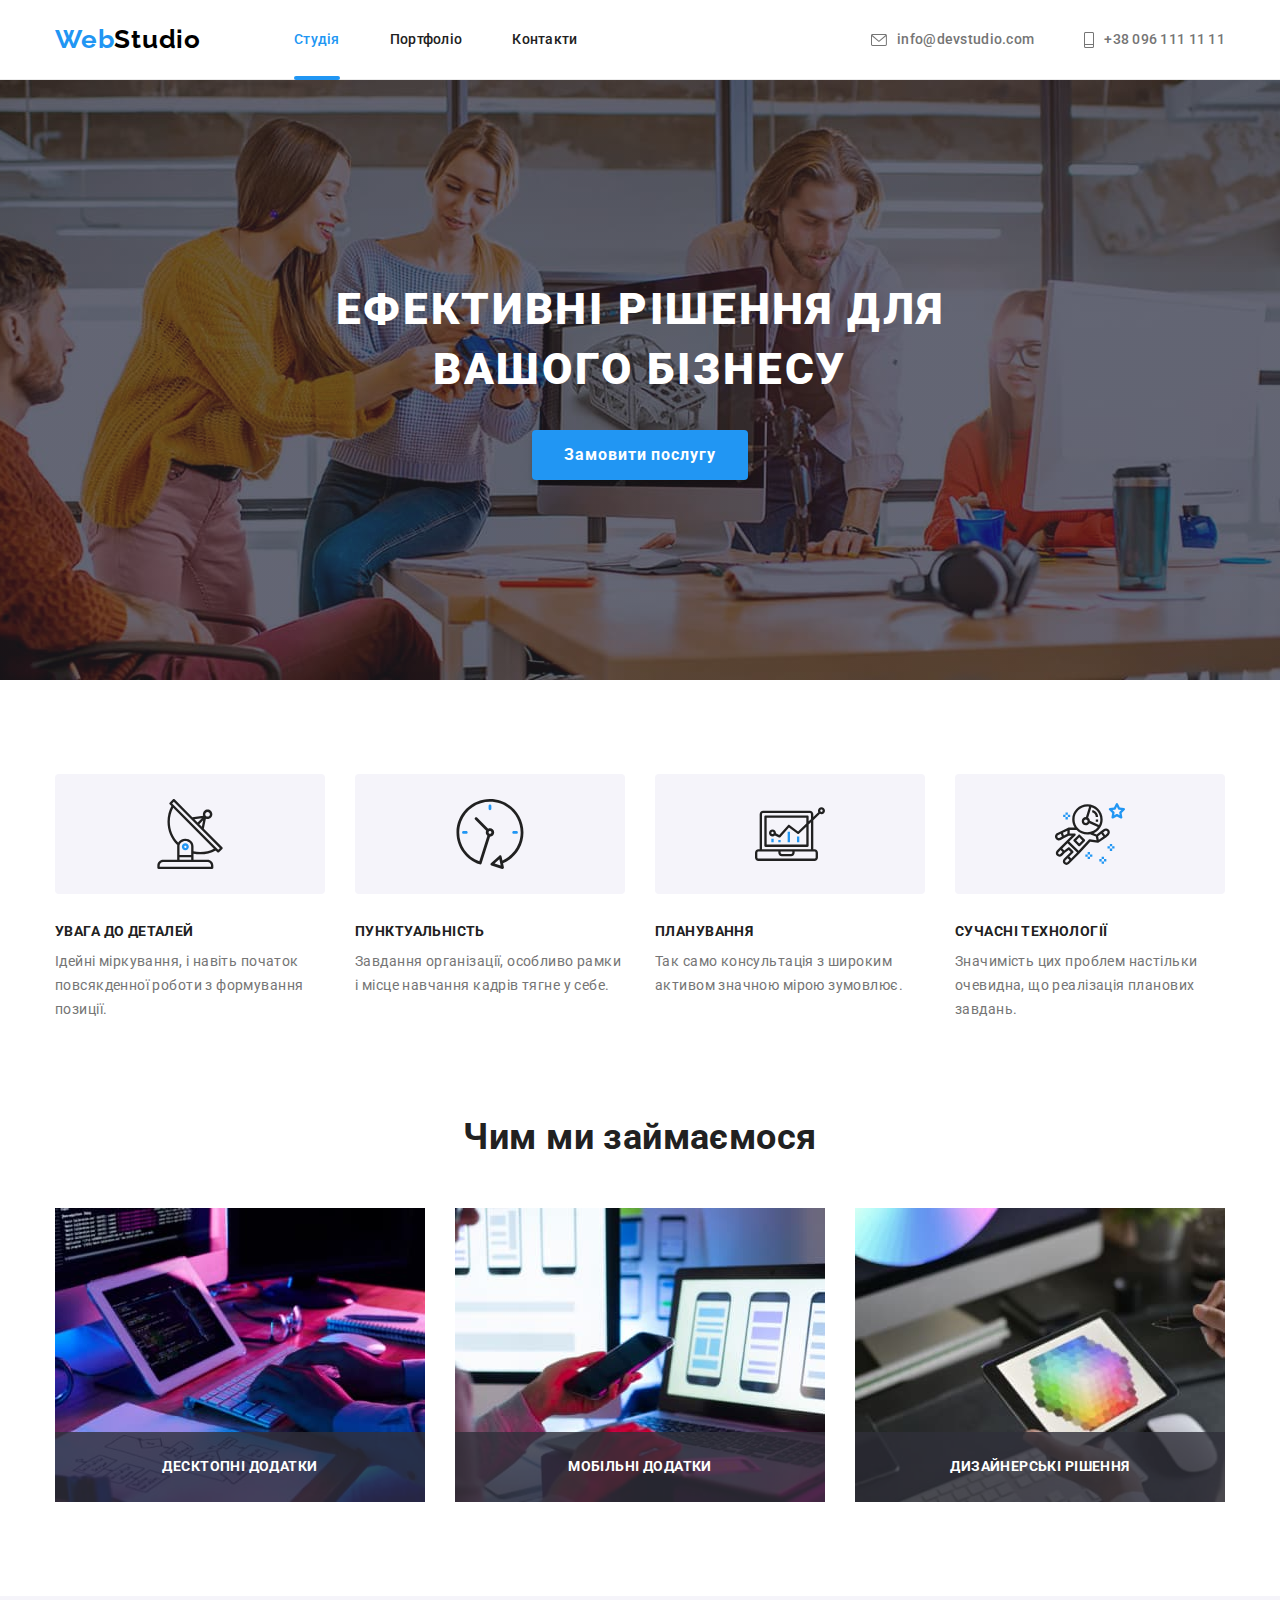
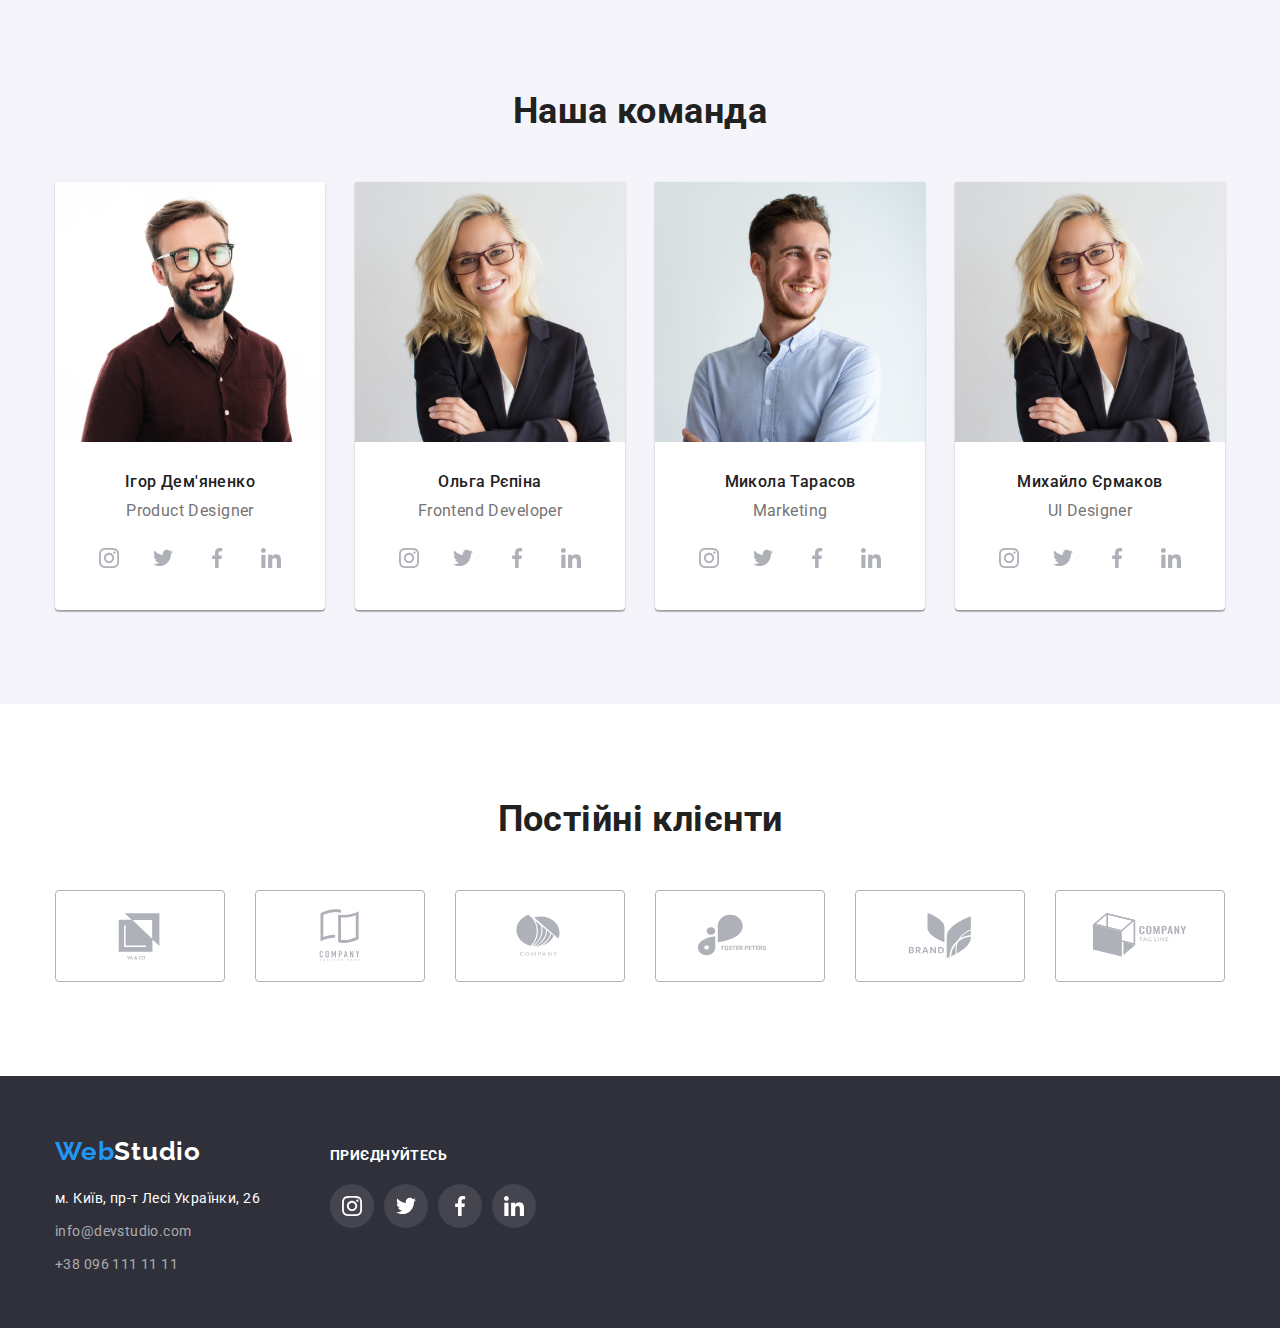
==== index.html @ 020f9f27 "Копіювання попереднього проекту" ====
<!DOCTYPE html>
<html lang="uk">
<head>
    <meta charset="UTF-8">
    <meta http-equiv="X-UA-Compatible" content="IE=edge">
    <meta name="viewport" content="width=device-width, initial-scale=1.0">
    <title>Студія</title>

    <link rel="preconnect" href="https://fonts.googleapis.com">
    <link rel="preconnect" href="https://fonts.gstatic.com" crossorigin>
    <link href="https://fonts.googleapis.com/css2?family=Raleway:wght@700&family=Roboto:wght@400;500;700;900&display=swap" rel="stylesheet">
    
    <link rel="stylesheet" href="https://cdnjs.cloudflare.com/ajax/libs/modern-normalize/1.1.0/modern-normalize.min.css">
    <link rel="stylesheet" href="./css/styles.css">
</head>
<body>
    <header>
        <div class="container main-nav">
            <a class="logo-item" href="./index.html"><span class="logo-nav"><span class="logo-nav-firstpart">Web</span><span class="logo-nav-twopart">Studio</span></span></a>
        <nav>
        <ul class="site-nav">
            <li><a class="site-nav-item current" href="./index.html">Студія</a></li>
            <li><a class="site-nav-item" href="./portfolio.html">Портфоліо</a></li>
            <li><a class="site-nav-item" href="">Контакти</a></li>
        </ul>

        </nav>
        <ul class="contact-nav">
            <li class="mail-action">
                <a class="site-mail" href="mailto:info@devstudio.com">
                     <svg class="mail-icon">
                     <use href="./images/icons.svg#icon-envelope"></use>
                     </svg>
                     info@devstudio.com
                </a>
            </li>


            <li class="tel-action">
                <a class="site-tel" href="tel:+380961111111">
                     <svg class="tel-icon">
                     <use href="./images/icons.svg#icon-tel"></use>
                     </svg>  
                     +38 096 111 11 11
                </a>
            </li>
        </ul>
      </div>
    </header>
    <main>
    
        <section class="hero overlay section-no-padding">
            <div class="container">
            <h1 class="hero-title">Ефективні рішення для <br>вашого бізнесу</h1>
            <button data-modal-open class="buttom" type="button">Замовити послугу</button>
                 <div data-modal class="backdrop is-hidden">
                    <div class="modal">
                        <button data-modal-close class="close-btn" type="button">
                            <svg class="close-btn-icon" width="11px" height="11px">
                                <use href="./images/icons.svg#close-btn"></use>
                            </svg>
                        </button>
                        
                    </div>
                 </div>
           </div>
        </section>
        <section class="benefits section-no-padding">
            <div class="container">
            <h2 class="visually-hidden">Переваги роботи Студії</h2>
            <ul class="benefits-list">
                <li>
                    <div class="benefits-before">
                        <svg class="benefits-icon">
                            <use href="./images/icons.svg#icon-benefits-a"></use>
                        </svg>
                    </div>
                    <h3 class="benefits-title">УВАГА ДО ДЕТАЛЕЙ</h3>
                    <p class="benefits-text">Ідейні міркування, і навіть початок повсякденної роботи з формування позиції.</p>
                </li>
                <li>
                    <div class="benefits-before">
                        <svg class="benefits-icon">
                            <use href="./images/icons.svg#icon-benefits-b"></use>
                        </svg>
                    </div>
                    <h3 class="benefits-title">ПУНКТУАЛЬНІСТЬ</h3>
                    <p class="benefits-text">Завдання організації, особливо рамки і місце навчання кадрів тягне у себе.</p>
                </li>
                <li>
                    <div class="benefits-before">
                        <svg class="benefits-icon">
                            <use href="./images/icons.svg#icon-benefits-c"></use>
                        </svg>
                    </div>
                    <h3 class="benefits-title">ПЛАНУВАННЯ</h3>
                    <p class="benefits-text">Так само консультація з широким активом значною мірою зумовлює.</p>
                </li>
                <li>
                    <div class="benefits-before">
                        <svg class="benefits-icon">
                            <use href="./images/icons.svg#icon-benefits-d"></use>
                        </svg>
                    </div>
                    <h3 class="benefits-title">СУЧАСНІ ТЕХНОЛОГІЇ</h3>
                    <p class="benefits-text">Значимість цих проблем настільки очевидна, що реалізація планових завдань.</p>
                </li>
            </ul>
            </div>
        </section>
        <section class="work section-no-padding">
            <div class="container">
            <h2 class="secton-title">Чим ми займаємося</h2>
            <ul class="work-list">
                <li>
                    <div class="work-thumb">
                         <img src="./images/case-a.jpg" alt="website development" width="370" height="294">
                         <h3 class="work-title-block work-title">Десктопні додатки</h3>
                    </div>
                </li>
                <li>
                    <div class="work-thumb">
                         <img src="./images/case-b.jpg" alt="development of mobile applications" width="370" height="294">
                         <h3 class="work-title-block work-title">Мобільні додатки</h3>
                    </div>
                </li>
                <li>
                    <div class="work-thumb">
                         <img src="./images/case-c.jpg" alt="website design" width="370" height="294">
                         <h3 class="work-title-block work-title">Дизайнерські рішення</h3>
                    </div>
                </li>
            </ul>
            </div>
        </section>
        <section class="team section-no-padding">
            <div class="container">
            <h2 class="secton-title">Наша команда</h2>
            <ul class="team-list">
                <li class="team-item">
                    <img src="./images/team-a.jpg" alt="Product Designer" width="270" height="260">
                    <div class="team-description">
                    <h3 class="team-title">Ігор Дем'яненко</h3>
                    <p class="team-text">Product Designer</p>            
                    <ul class="team-icon-block">
                            <li>
                                <a class="team-button" href="#">
                                     <svg class="team-icon">
                                    <use href="./images/icons.svg#icon-instagram"></use>
                                     </svg>
                               </a>
                            </li>

                            <li>
                                <a class="team-button" href="#">
                                     <svg class="team-icon">
                                   <use href="./images/icons.svg#icon-twitter"></use>
                                     </svg>
                                </a>
                            </li>

                            <li>
                                <a class="team-button" href="#">
                                     <svg class="team-icon">                                    
                                    <use href="./images/icons.svg#icon-facebook"></use>
                                     </svg>
                                </a>
                            </li>

                            <li>
                                <a class="team-button" href="#">
                                     <svg class="team-icon">
                                    <use href="./images/icons.svg#icon-linkedin"></use>
                                     </svg>
                                </a>
                            </li>
                    </ul>
                    </div>
                </li>
                <li class="team-item">
                    <img src="./images/team-b.jpg" alt="Frontend Developer" width="270" height="260">
                    <div class="team-description">
                    <h3 class="team-title">Ольга Рєпіна</h3>
                    <p class="team-text">Frontend Developer</p>
                    <ul class="team-icon-block">
                        <li>
                            <a class="team-button" href="#">
                                 <svg class="team-icon">
                                <use href="./images/icons.svg#icon-instagram"></use>
                                 </svg>
                           </a>
                        </li>

                        <li>
                            <a class="team-button" href="#">
                                 <svg class="team-icon">
                               <use href="./images/icons.svg#icon-twitter"></use>
                                 </svg>
                            </a>
                        </li>

                        <li>
                            <a class="team-button" href="#">
                                 <svg class="team-icon">                                    
                                <use href="./images/icons.svg#icon-facebook"></use>
                                 </svg>
                            </a>
                        </li>

                        <li>
                            <a class="team-button" href="#">
                                 <svg class="team-icon">
                                <use href="./images/icons.svg#icon-linkedin"></use>
                                 </svg>
                            </a>
                        </li>
                </ul>
                    </div>
                </li>
                <li class="team-item">
                    <img src="./images/team-c.jpg" alt="Marketing" width="270" height="260">
                    <div class="team-description">
                    <h3 class="team-title">Микола Тарасов</h3>
                    <p class="team-text">Marketing</p>
                    <ul class="team-icon-block">
                        <li>
                            <a class="team-button" href="#">
                                 <svg class="team-icon">
                                <use href="./images/icons.svg#icon-instagram"></use>
                                 </svg>
                           </a>
                        </li>

                        <li>
                            <a class="team-button" href="#">
                                 <svg class="team-icon">
                               <use href="./images/icons.svg#icon-twitter"></use>
                                 </svg>
                            </a>
                        </li>

                        <li>
                            <a class="team-button" href="#">
                                 <svg class="team-icon">                                    
                                <use href="./images/icons.svg#icon-facebook"></use>
                                 </svg>
                            </a>
                        </li>

                        <li>
                            <a class="team-button" href="#">
                                 <svg class="team-icon">
                                <use href="./images/icons.svg#icon-linkedin"></use>
                                 </svg>
                            </a>
                        </li>
                </ul>
                    </div>
                </li>
                <li class="team-item">
                    <img src="./images/team-b.jpg" alt="UI Designer" width="270" height="260">
                    <div class="team-description">
                    <h3 class="team-title">Михайло Єрмаков</h3>
                    <p class="team-text">UI Designer</p>
                    <ul class="team-icon-block">
                        <li>
                            <a class="team-button" href="#">
                                 <svg class="team-icon">
                                <use href="./images/icons.svg#icon-instagram"></use>
                                 </svg>
                           </a>
                        </li>

                        <li>
                            <a class="team-button" href="#">
                                 <svg class="team-icon">
                               <use href="./images/icons.svg#icon-twitter"></use>
                                 </svg>
                            </a>
                        </li>

                        <li>
                            <a class="team-button" href="#">
                                 <svg class="team-icon">                                    
                                <use href="./images/icons.svg#icon-facebook"></use>
                                 </svg>
                            </a>
                        </li>

                        <li>
                            <a class="team-button" href="#">
                                 <svg class="team-icon">
                                <use href="./images/icons.svg#icon-linkedin"></use>
                                 </svg>
                            </a>
                        </li>
                </ul>
                    </div>
                </li>
            </ul>
            </div>
        </section>
        <section class="clients section-no-padding">
            <div class="container">
            <h2 class="secton-title">Постійні клієнти</h2>
            <ul class="clients-list">
                <li>
                    <a class="client-button" href="#">
                         <svg class="client-icon">
                        <use href="./images/icons.svg#icon-Logo-a"></use>
                         </svg>
                   </a>
                </li>
                <li>
                    <a class="client-button" href="#">
                         <svg class="client-icon">
                        <use href="./images/icons.svg#icon-Logo-b"></use>
                         </svg>
                   </a>
                </li>
                <li>
                    <a class="client-button" href="#">
                         <svg class="client-icon">
                        <use href="./images/icons.svg#icon-Logo-c"></use>
                         </svg>
                   </a>
                </li>
                <li>
                    <a class="client-button" href="#">
                         <svg class="client-icon">
                        <use href="./images/icons.svg#icon-Logo-d"></use>
                         </svg>
                   </a>
                </li>
                <li>
                    <a class="client-button" href="#">
                         <svg class="client-icon">
                        <use href="./images/icons.svg#icon-Logo-e"></use>
                         </svg>
                   </a>
                </li>
                <li>
                    <a class="client-button" href="#">
                         <svg class="client-icon">
                        <use href="./images/icons.svg#icon-Logo-f"></use>
                         </svg>
                   </a>
                </li>
            </ul>
            </div>
        </section>
    </main>
    <footer>
        <div class="container footer">
            <div class="footer-left">
                 <div class="logo-nav-footer">
                 <a href="./index.html"><span class="logo-nav-firstpart">Web</span><span class="logo-nav-twopart-footer">Studio</span></a>
                 </div>
                 <address>
                 <ul class="address">
                     <li><a class="address-text" href="#">м. Київ, пр-т Лесі Українки, 26</a></li>
                     <li><a class="address-mail" href="mailto:info@devstudio.com">info@devstudio.com</a></li>
                     <li><a class="address-tel" href="tel:+380961111111">+38 096 111 11 11</a></li>
                 </ul>
                 </address>
            </div>
            <div class="footer-right">
                 <p class="text-invitation">приєднуйтесь</p>
                         
                 <ul class="invitation-button-list">
                     <li>
                         <a class="invitation-button" href="#">
                             <svg class="invitation-icon">
                             <use href="./images/icons.svg#icon-instagram"></use>
                             </svg>
                         </a>
                     </li>

                     <li>
                         <a class="invitation-button" href="#">
                             <svg class="invitation-icon">
                             <use href="./images/icons.svg#icon-twitter"></use>
                             </svg>
                         </a>
                     </li>

                     <li>
                         <a class="invitation-button" href="#">
                             <svg class="invitation-icon">                                    
                             <use href="./images/icons.svg#icon-facebook"></use>
                             </svg>
                         </a>
                     </li>

                      <li>
                         <a class="invitation-button" href="#">
                             <svg class="invitation-icon">
                             <use href="./images/icons.svg#icon-linkedin"></use>
                             </svg>
                         </a>
                     </li>
                  </ul>
                  
             </div>
        
    
        </div>
    </footer>
    <script src="./js/modal.js"></script>
</body>
</html>
---- css/styles.css ----
/* Загальні налаштування*/
:root {
    
    --primary-text-color: #757575;
    --title-text-color: #212121;
    --accent-color: #2196F3;
    --hero-text-color: #FFFFFF;
    --hero-bg-color:#2F303A;
    --logo-twopart-color: #000000;
    --tel-mail-footer: rgba(255, 255, 255, 0.6);
    --team-bg-color: #F5F4FA;
    --buttom-bg-color: #188ce8;
    --buttom-shadow-color: rgba(0, 0, 0, 0.15);
    --second-font: 'Raleway', sans-serif;
}
html {
    box-sizing: border-box;
    /*width: 1600px; */
}

body {
    
    color: var(--primary-text-color);   
    font-family: 'Roboto', sans-serif;
    font-size: 14px;
    letter-spacing: 0.03em;
}

h1, h2, h3, h4, h5, h6, p, ul {
    margin-top: 0;
    margin-bottom: 0;
}

img {
    display: block;
}
.container {
    width: 1200px;
    margin: 0 auto;
    padding-left: 15px;
    padding-right: 15px;
    
}
.section-no-padding {
    padding-top: 0;
    padding-bottom: 0;
}

.secton-title {
    font-weight: 700;
    font-size: 36px;
    line-height: 1.17;
    color: var(--title-text-color);
    margin-bottom: 50px;
    text-align: center;
}

.visually-hidden {
    position: absolute;
    width: 1px;
    height: 1px;
    margin: -1px;
    border: 0;
    padding: 0;  
    white-space: nowrap;
    clip-path: inset(100%);
    clip: rect(0 0 0 0);
    overflow: hidden;
}

a {
    text-decoration: none;
}

a:hover,
a:focus {
    color: var(--accent-color);

    transition: 250ms cubic-bezier(0.4, 0, 0.2, 1);
}


li {
    list-style: none;
}
        
        /*     Header*/
header {
    background-color: var(--hero-text-color);
    border-bottom: 1px solid #ECECEC;
    border-color: #ECECEC;

    height: 80px;
}



        /* Навігація*/


.logo-nav {
    min-width: 145px;
    min-height: 31px;
} 

.logo-nav-firstpart {
    color: var(--accent-color);
}
            
.logo-nav-twopart {
    color: var(--logo-twopart-color);
}

.logo-nav-firstpart,
.logo-nav-twopart,
.logo-nav-twopart-footer {
    font-family: var(--second-font);
    font-weight: 700;
    font-size: 26px;
    line-height: 1.19;
    letter-spacing: 0.03em;
    }

.site-nav-item
{
    font-weight: 500;
    line-height: 1.14;
    letter-spacing: 0.02em;
    color: var(--title-text-color);

    position: relative;
}

.current {
    color: var(--accent-color);
}

.main-nav {
    display: flex;
    align-items: center;
    /*justify-content: space-between;*/
} 
.site-nav-item.current::after {
    content: "";
    position: absolute;
    bottom: 0;

    display: block;
    width: 100%;
    height: 4px;

    border-radius: 2px;
    background-color: var(--accent-color);
}
.site-nav {
    display: flex;
    padding-left: 0;
}

.contact-nav {
    display: flex;
    padding-left: 0;
    margin-left: auto;
}

.site-nav-item,
.site-mail,
.site-tel,
.logo-item {
    display: block;
    display: flex;
    align-items: center; 
    padding-top: 32px;
    padding-bottom: 32px;

}

.site-nav li,
.contact-nav li,
.logo-item {
    margin-right: 50px;
}


.logo-item {
    padding-top: 24px;
    padding-bottom: 25px;
    margin-right: 93px;
    margin-left: 0;
}


.site-nav li:last-child,
.contact-nav li:last-child {
    margin-right: 0;
}

/*Телефон і mail*/
.site-tel, .site-mail {
    font-weight: 500;
    line-height: 1.14;
    letter-spacing: 0.02em;
}

.site-tel,
.site-mail {
    color: var(--primary-text-color);
}
/*
.mail-before {

    display: inline-block;
    width: 16px;
    height: 12px;
    align-items: center;
    justify-content: center;
    margin-right: 10px;

}
*/

.mail-icon {

    width: 16px;
    height: 12px;
    margin-right: 10px;
    background-size: cover;
    background-position: center;
    align-items: center;
    justify-content: center;
    fill: #757575;
}

.mail-action,
.tel-action {
    display: block;
    display: flex;
    align-items: center;
    justify-content: center;
}

.tel-icon {

    width: 10px;
    height: 16px;
    margin-right: 10px;
    background-size: cover;
    background-position: center;
    align-items: center;
    justify-content: center;
    fill: #757575;
}

.site-mail:hover > .mail-icon,
.site-mail:focus > .mail-icon,
.site-tel:hover > .tel-icon,
.site-tel:focus > .tel-icon {
    fill: var(--accent-color);
    cursor: pointer;

    transition: 250ms cubic-bezier(0.4, 0, 0.2, 1);
}


/*
.mail-icon:hover,
.mail-icon:focus,
.tel-icon:hover,
.tel-icon:focus,
.site-mail:hover,
.site-mail:focus,
.site-tel:hover,
.site-tel:focus
 {
    fill: var(--accent-color);
    cursor: pointer;
}

/*
.site-mail::before {
    display: inline-block;
    align-items: center;

    content: "";
    width: 16px;
    height: 12px;
    margin-right: 10px;

    background-color: var(--team-bg-color);
    background-image: url(../images/envelope\ \(hover\).svg);    
    background-size: contain;
    background-repeat: no-repeat;
    background-position: center;
    }

.site-tel::before {
    display: inline-block;
    align-items: center;
    
    content: "";
    width: 10px;
    height: 16px;
    margin-right: 10px;
    
    background-color: var(--team-bg-color);
    background-image: url();    
    background-size: contain;
    background-repeat: no-repeat;
    background-position: center;
    }
*/


/* Hero*/

.hero {
    /*background-color: var(--hero-bg-color);*/
    text-align: center;
    padding-top: 200px;
    padding-bottom: 200px;
}

.overlay {
    height: 600px;
    max-width: 1600px;
    margin-left: auto;
    margin-right: auto;

    background-color: rgba(196, 196, 196, 1);

    background-image: linear-gradient(rgba(47, 48, 58, 0.4), rgba(47, 48, 58, 0.4)),
    url(../images/hero.jpg);

    background-repeat: no-repeat;
    background-size: cover;
    background-position: center;
}


.hero-title { 
    font-weight: 900;
    font-size: 44px;
    line-height: 1.36;
    letter-spacing: 0.06em;
    text-transform: uppercase;
    color: var(--hero-text-color);
    margin-bottom: 30px;
}
    
.buttom {
    display: inline-block;
    min-width: 216px;
    min-height: 50px;
    align-items: center;
    justify-content: center;
       
    font-family: inherit;
    font-weight: 700;
    font-size: 16px;
    line-height: 1.87;
    letter-spacing: 0.06em;
    color: var(--hero-text-color);
    background-color: var(--accent-color);
    cursor: pointer;

    text-align: center;

    border-radius: 4px;
    border: 0;
    box-shadow: 0px 4px 4px var(--buttom-shadow-color);
      
}

.buttom:hover,
.buttom:focus {
    background-color: var(--buttom-bg-color);    

    transition: 250ms cubic-bezier(0.4, 0, 0.2, 1);
}

/*Модальне вікно*/

.backdrop {
    position: fixed;
    top: 0;
    left: 0;

    width: 100%;
    height: 100%;

    background-color: rgba(0, 0, 0, 0.2);

    opacity: 1;
    visibility: visible;
    pointer-events: initial;

    transition: opacity 250ms, visibility 250ms, cubic-bezier(0.4, 0, 0.2, 1);


}

.modal {
    position: absolute;

    top: 50%;
    left: 50%;
     
    min-height: 581px;
    min-width: 528px;
    
    background-color: var(--hero-text-color);
    
    transition:  transform 250ms, cubic-bezier(0.4, 0, 0.2, 1);
    
    transform: translate(-50%, -50%) scale(1);
}


.backdrop.is-hidden {
    visibility: hidden;
    opacity: 0;
    pointer-events: none;
}

.backdrop.is-hidden .modal {
    transform: translate(-50%, -50%) scale(0.9);
}

.close-btn {
    position: absolute;
    top: 8px;
    right: 8px;

    display: flex;

    width: 30px;
    height: 30px;

    border: 1px solid rgba(0, 0, 0, 0.1);
    border-radius: 50%;
    background-color: var(--hero-text-color);
    align-items: center;
    justify-content: center;
    background-position: center;

    cursor: pointer;
}

.close-btn-icon {
    
    padding: 0;
    margin: 0;
    
    align-items: center;
    justify-content: center;

}




/* Benefits*/

.benefits {
    padding-top: 94px;
    padding-bottom: 94px;
}

.benefits-title {
    font-weight: 700;
    font-size: 14px;
    line-height: 1.14;
    text-transform: uppercase;
    color: var(--title-text-color);
    margin-bottom: 10px;
}

.benefits-text {
    line-height: 1.71;
}

.benefits-list {
    display: flex;
    padding-left: 0;
}

.benefits-list li {
    width: 270px;
}

.benefits-list li,
.work-list li {
    margin-right: 30px;
}

.benefits-list li:last-child,
.work-list li:last-child,
.clients-list li:last-child {
    margin-right: 0;
}

.benefits-before {
    display: flex;
    height: 120px;
    background-color: var(--team-bg-color);
    border-radius: 4px;
    align-items: center;
    justify-content: center;
    margin-bottom: 30px;
}

.benefits-icon {
    width: 70px;
    height: 70px;
    background-size: cover;
}

/*

.benefits-list li::before {
display: block;
content: "";
height: 120px;
background-color: var(--team-bg-color);
border-radius: 4px;

background-size: contain;
background-repeat: no-repeat;
background-position: center;
}

.benefits-list li:nth-child(1)::before {
background-image: url();
    }

.benefits-list li:nth-child(2)::before {
    background-image: url();
    }

.benefits-list li:nth-child(3)::before {
    background-image: url();
    }

.benefits-list li:nth-child(2)::before {
    background-image: url();
    }
*/


/*Work*/
.work {
    padding-bottom: 94px;
}

.work-list {
    display: flex;
    padding-left: 0;
}

.work-title {
    font-weight: 700;
    font-size: 14px;
    line-height: 1.14;
    text-align: center;
    text-transform: uppercase;
    color: var(--hero-text-color);
}
.work-thumb {
    position: relative;
}

.work-title-block {
    padding-top: 27px;
    padding-bottom: 27px;
    height: 70px;
    width: 100%;
    background: rgba(47, 48, 58, 0.8);

    display: flex;
    
    position: absolute;
    bottom: 0;
    display: inline-block;
    align-items: center;
}
/*Team*/

.team-title {
    font-weight: 500;
    font-size: 16px;
    line-height: 1.19; 
    color: var(--title-text-color);
    margin-bottom: 10px;
    text-align: center;
    
    
}

.team-text {
    font-size: 16px;
    line-height: 1.19;
    text-align: center;
    margin-bottom: 16px;
}

.team {
    padding-top: 94px;
    padding-bottom: 94px;
    background-color: var(--team-bg-color);
}

.team-item {
    background-color: var(--hero-text-color);
    width: 270px;
    }

.team-list {
    display: flex;
    padding-left: 0;
}

.team-item {
    
    margin-right: 30px;
    background: #FFFFFF;
    box-shadow: 0px 1px 3px rgba(0, 0, 0, 0.12), 0px 1px 1px rgba(0, 0, 0, 0.14), 0px 2px 1px rgba(0, 0, 0, 0.2);
    border-radius: 0px 0px 4px 4px;
}

.team-description {
    padding-top: 30px;
    padding-bottom: 30px;
}

.team-icon-block {
    display: flex;
    padding: 0;
    margin: 0;
    list-style: none;
    align-items: center;
    justify-content: center;

    margin-right: 32px;
    margin-left: 32px;
}

.team-button {
    display: flex;
    padding: 0;
    border: 0;
    width: 44px;
    height: 44px;
    color: #AFB1B8;
    border-radius: 50%;
    background-color: var(--hero-text-color);
    align-items: center;
    justify-content: center;
    background-position: center;

    
}

.team-icon {
    padding: 0;
    margin: 0;
    width: 20px;
    height: 20px;
    fill: #afb1b8;
    background-size: cover;
}
.team-icon-block li {
margin-right: 10px;
}

.team-icon-block li:last-child
{
    margin-right: 0;
}

.team-button:hover,
.team-button:focus {
    background-color: var(--accent-color);

    transition: 250ms cubic-bezier(0.4, 0, 0.2, 1);
}
.team-button:hover > .team-icon,
.team-button:focus > .team-icon {
    fill: var(--hero-text-color);

    transition: 250ms cubic-bezier(0.4, 0, 0.2, 1);
}
/*Clients*/
.clients {
    padding-top: 94px;
    padding-bottom: 94px;
}

.clients-list {
    display: flex;
    padding: 0;
    margin: 0;
    list-style: none;
    align-items: center;
    justify-content: center;
}

.client-button {
    display: flex;
    padding: 0;
    width: 170px;
    height: 92px;
    color: #AFB1B8;
    align-items: center;
    justify-content: center;
    background-position: center;

    border: 1px solid #AFB1B8;
    border-radius: 4px;
}

.client-icon {
    padding: 0;
    margin: 0;
    width: 106px;
    height: 60px;
    fill: #afb1b8;
    background-size: cover;
}

.clients-list li {
    margin-right: 30px;
}

.client-button:hover,
.client-button:focus {
    border-color: var(--accent-color);

    transition: 250ms cubic-bezier(0.4, 0, 0.2, 1);
}

.client-button:hover > .client-icon,
.client-button:hover > .client-icon {
    fill: var(--accent-color);

    transition: 250ms cubic-bezier(0.4, 0, 0.2, 1);
}

/*Footer*/

footer {
    background-color:var(--hero-bg-color);
    height: 252px;
    padding-top: 60px;
    padding-bottom: 60px;
}

.logo-nav-twopart-footer,
.address-text {
    color: var(--hero-text-color);
}

.logo-nav-footer {
    padding-left: 0;
    margin-bottom: 20px;
}

.address {
    padding-left: 0;
}

.address-text,
.address-mail,
.address-tel {
    font-style: normal;
    line-height: 1.71;
    
}

.address li {
    margin-bottom: 9px;
    }

.address li:last-child {
    margin-bottom: 0;
}

.address-mail,
.address-tel {
    color: var(--tel-mail-footer);
}

.footer {
    display: flex;
    align-items: baseline;
}
.text-invitation {
    font-weight: 700;
    font-size: 14px;
    line-height: 1.14;
    text-transform: uppercase;
    color: var(--hero-text-color);
    margin-bottom: 20px;
    text-align: left;

}

.footer-right {
    margin-left: 70px;
}

.invitation-button-list {
    display: flex;
    padding: 0;
    margin: 0;
    list-style: none;
    align-items: center;
    justify-content: center;
}

.invitation-button {
    display: flex;
    padding: 0;
    border: 0;
    width: 44px;
    height: 44px;
    color: var(--hero-text-color);
    border-radius: 50%;
    background-color: rgba(255, 255, 255, 0.1);
    align-items: center;
    justify-content: center;
    background-position: center;
}

.invitation-icon {
    padding: 0;
    margin: 0;
    width: 20px;
    height: 20px;
    fill: var(--hero-text-color);
    background-size: cover;
}
.invitation-button-list li {
margin-right: 10px;
}

.invitation-button-list li:last-child
{
    margin-right: 0;
}


.invitation-button:hover,
.invitation-button:focus {
    background-color: var(--accent-color);

    transition: 250ms cubic-bezier(0.4, 0, 0.2, 1);
}

/*Buttom-filtr*/

.buttom-filtr {
    font-family: inherit;
    font-weight: 500;
    font-size: 16px;
    line-height: 1.63;
    color: var(--title-text-color);
    letter-spacing: 0.03em;
    background-color: var(--team-bg-color);
    cursor: pointer;
    
    padding: 6px 22px;

    border: 0;

    border-radius: 4px;
    /*border-color: var(--team-bg-color);*/

}

.buttom-filtr:hover,
.buttom-filtr:focus
 {
    color: var(--hero-text-color);
    background-color: var(--accent-color);
    box-shadow: 0px 3px 1px rgba(0, 0, 0, 0.1), 0px 1px 2px rgba(0, 0, 0, 0.08), 0px 2px 2px rgba(0, 0, 0, 0.12);

    transition: 250ms cubic-bezier(0.4, 0, 0.2, 1);
}

.filtr-list {
    display: flex;
    padding-left: 0;
    align-items: center;
    justify-content: center;
    margin-bottom: 50px;
}

.filtr-list li {
    margin-left: 0;
    margin-right: 8px;
    margin-bottom: 0;
}

.filtr-list li:last-child {
    margin-right: 0;
}

/*Projects*/

.project-title {

    font-weight: 700;
    font-size: 18px;
    line-height: 2;
    letter-spacing: 0.06em;
    color: var(--title-text-color);
    margin-bottom: 4px;
}

.project-text {
    font-size: 16px;
    line-height: 1.88;
    color: var(--primary-text-color);

}

.project-list {
    display: flex;
    flex-wrap: wrap;
    padding-left: 0;
}

.project-description {
    box-sizing: border-box;

    border-right: 1px solid #EEEEEE;
    border-left: 1px solid #EEEEEE;
    border-bottom: 1px solid #EEEEEE;

    padding-top: 20px;
    padding-bottom: 20px;
    padding-right: 24px;
    padding-left: 24px;

}

.project-element {
    width: 370px;
    margin-right: 30px;
    margin-bottom: 30px;
}

.project-element:nth-child(3n) {
    margin-right: 0;
}

.project-element:nth-last-child(-n + 3) {
    margin-bottom: 0;
}

.portfolio {
    padding-top: 94px;
    padding-bottom: 94px;
}

.project-element:hover,
.project-element:focus {
    box-shadow: 0px 1px 1px rgba(0, 0, 0, 0.12), 0px 4px 4px rgba(0, 0, 0, 0.06), 1px 4px 6px rgba(0, 0, 0, 0.16);

    transition: 250ms cubic-bezier(0.4, 0, 0.2, 1);
}

.project-thumb {
    position: relative;
    overflow: hidden;
}
.project-overlay {
    padding-top: 63px;
    padding-bottom: 63px;
    padding-left: 24px;
    padding-right: 24px;
    width: 100%;
    background: rgba(33, 150, 243, 0.9);

    position: absolute;
    bottom: 0;
    top: 0;
    display: inline-block;
    align-items: center;
    opacity: 0;
    
    transform: translateY(100%);
    transition: 250ms cubic-bezier(0.4, 0, 0.2, 1);
}
.project-overlay-description {
    font-weight: 400;
    font-size: 18px;
    line-height: 1.56;
    color: var(--hero-text-color);
}

.project-element:hover .project-overlay {
    transform: translateY(0);
    transition: 250ms cubic-bezier(0.4, 0, 0.2, 1);
    opacity: 1; 
}
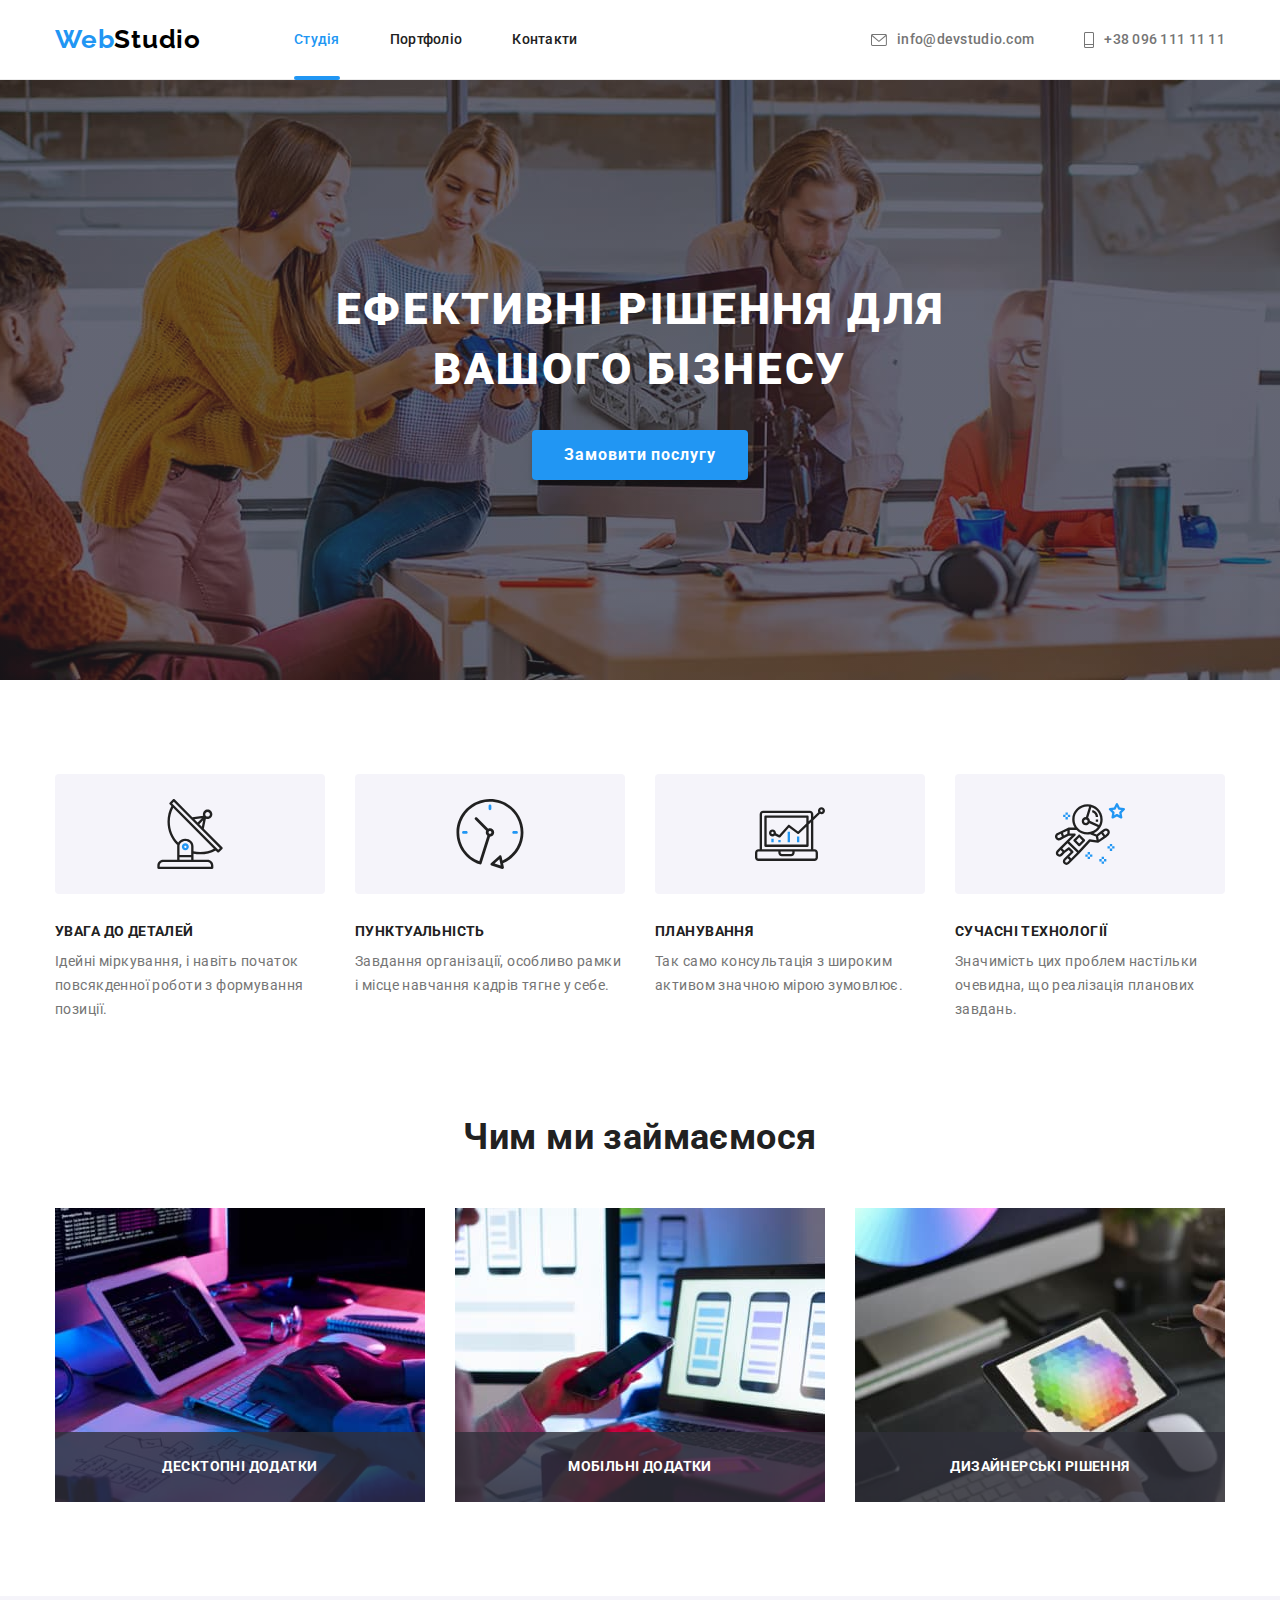
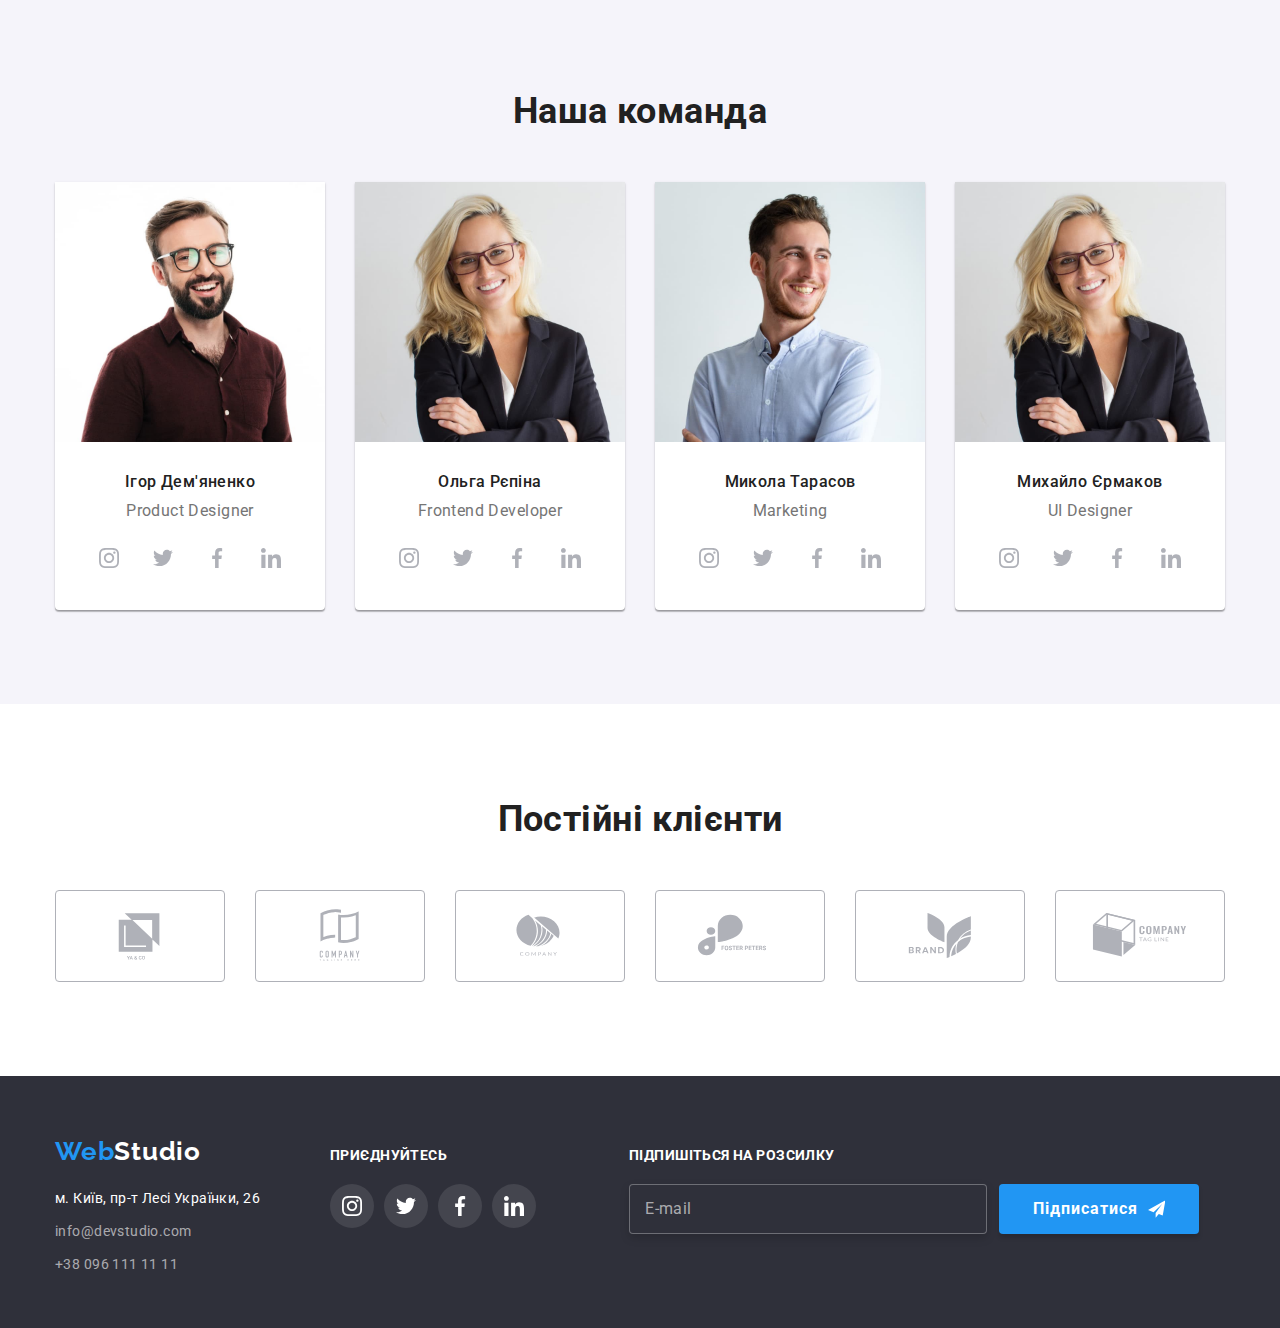
==== commit eecec9b5: "Виконання завдання" ====
--- a/index.html
+++ b/index.html
@@ -60,7 +60,49 @@
                                 <use href="./images/icons.svg#close-btn"></use>
                             </svg>
                         </button>
-                        
+                        <form class="form" autocomplete="off" name="order-form">
+                            <b class="form-title">Залиште свої дані, ми вам передзвонимо</b>
+                            <ul class="form-list">
+                                <li class="form-field">
+                                    <input type="text" class="form-input" name="user-name" id="user-name">
+                                    <label for="user-name" class="form-label">Ім'я</label>
+                                         <svg class="form-icon">
+                                            <use href="./images/icons.svg#icon-user-name"></use>
+                                         </svg>                                    
+                                </li>
+                            
+                                <li class="form-field">
+                                    <input type="tel" class="form-input" name="user-tel" id="user-tel">
+                                    <label for="user-tel" class="form-label">Телефон</label>
+                                    <svg class="form-icon">
+                                        <use href="./images/icons.svg#icon-user-tel"></use>
+                                     </svg>
+                                </li>
+
+                                <li class="form-field">
+                                    <input type="email" class="form-input" name="user-email" id="user-email">
+                                    <label for="user-email" class="form-label">Пошта</label>
+                                    <svg class="form-icon">
+                                        <use href="./images/icons.svg#icon-user-mail"></use>
+                                    </svg>
+                                </li>
+
+                                <li class="form-field-coment ">
+                                    <input type="textarea" class="form-input-coment" name="user-coment" id="user-coment" rows="6" placeholder="Введіть текст">
+                                    <label for="user-coment" class="form-label">Коментар</label>
+                                </li>                                                           
+                            </ul>
+                            <div class="form-field-checkbox">
+                                <label class="checkbox-label">
+                                    <input type="checkbox" class="form-input-checkbox"
+                                    name="user-checkbox" id="user-checkbox">   
+                                    <span class="checkbox-icon"></span>
+                                    Погоджуюся з розсилкою та приймаю<a class="text-privacy-policy" href="#">Умови договору</a>
+                                </label>    
+                            </div>
+
+                            <button data-modal-open class="buttom-form" type="submit">Відправити</button>
+                        </form>
                     </div>
                  </div>
            </div>
@@ -364,7 +406,7 @@
                  </ul>
                  </address>
             </div>
-            <div class="footer-right">
+            <div class="footer-center">
                  <p class="text-invitation">приєднуйтесь</p>
                          
                  <ul class="invitation-button-list">
@@ -399,10 +441,21 @@
                              </svg>
                          </a>
                      </li>
-                  </ul>
-                  
+                  </ul>                  
              </div>
-        
+             <div class="footer-right">
+                <p class="text-invitation">Підпишіться на розсилку</p>
+                <form class="subscription-form" autocomplete="off" name="subscription-form">
+                    <input type="email" class="subscription-form-input" name="user-email" id="subscription-form-input">
+                    <label for="subscription-form-input" class="subscription-form-label">E-mail</label>
+                    <button data-modal-open class="buttom-subscription" type="submit">
+                        <span class="buttom-subscription-text">Підписатися</span>
+                        <svg class="icon-subscription">
+                            <use href="./images/icons.svg#icon-subscription"></use>
+                        </svg>  
+                    </button>
+                </form>                
+             </div>      
     
         </div>
     </footer>
--- a/css/styles.css
+++ b/css/styles.css
@@ -395,8 +395,6 @@
     pointer-events: initial;
 
     transition: opacity 250ms, visibility 250ms, cubic-bezier(0.4, 0, 0.2, 1);
-
-
 }
 
 .modal {
@@ -453,12 +451,209 @@
     
     align-items: center;
     justify-content: center;
-
-}
-
-
-
-
+}
+
+.form {
+    padding: 40px;
+}
+
+.form-title {
+    font-weight: 700;
+    font-size: 20px;
+    line-height: 1.15;
+        
+    color: var(--title-text-color);
+    
+    display: block;
+    margin-bottom: 12px;
+}
+
+.form-list {
+    display: block;
+    padding: 0;
+    margin-bottom: 20px;
+}
+
+.form-field {
+    display: block;
+    
+    width: 448px;
+    height: 58px;
+    margin-bottom: 10px;
+    position: relative;    
+}
+
+.form-field-coment{
+    display: block;
+
+    width: 448px;
+    height: 138px;
+    position: relative;    
+}
+
+.form-input {
+    outline: transparent;
+    margin: 0;
+    width: 100%;
+    height: 40px;
+    padding: 11px 12px 11px 42px;
+        
+    border: 1px solid rgba(33, 33, 33, 0.2);
+    border-radius: 4px;
+    position: relative;
+    transform: translateY(18px);       
+}
+
+.form-icon {
+    padding: 0;
+    margin: 0;
+
+    position: absolute;
+    top: 50%;
+    left: 12px;
+
+    display: flex;
+    display: block;
+
+    width: 18px;
+    height: 18px;
+
+    align-items: center;
+    justify-content: center;
+}
+
+.form-field:focus-within > .form-icon {
+    fill: var(--accent-color);
+
+    transition: 250ms cubic-bezier(0.4, 0, 0.2, 1);
+}
+
+.form-input-coment {
+    outline: transparent;
+    margin: 0;
+
+    width: 100%;
+    height: 120px;
+    padding: 12px 16px;
+    resize: none;
+   
+    border: 1px solid rgba(33, 33, 33, 0.2);
+    border-radius: 4px;
+    position: relative;
+    transform: translateY(18px);
+ }
+
+ .form-input-coment::placeholder {
+    font-weight: 400;
+    font-size: 12px;
+    line-height: 14px;
+    letter-spacing: 0.01em;
+
+    color: rgba(117, 117, 117, 0.5);
+    display: block;
+    position: absolute;
+    top: 12px;    
+}
+
+.form-input:focus,
+.form-input-coment:focus {
+    border-color: var(--accent-color);
+
+    transition: 250ms cubic-bezier(0.4, 0, 0.2, 1);
+}
+
+.form-label {
+    font-weight: 400;
+    font-size: 12px;
+    line-height: 1.17px;
+    letter-spacing: 0.01em;
+    color: var(--primary-text-color);
+    display: block;
+    position: absolute;
+    top: 0;
+    left: 0;
+    height: 14px;
+    transform: translateY(50%);
+}
+
+.form-field-checkbox {
+    width: 423px;
+    height: 24px;
+
+    margin-left: 13px;
+    margin-bottom: 30px;
+    
+    display: flex;    
+    position: relative;
+}
+
+.form-input-checkbox {
+    appearance: none;
+    position: absolute;
+    margin-right: 7px;  
+}
+
+.checkbox-label {
+    display: flex;
+    font-weight: 400;
+    font-size: 14px;
+    line-height: 1.71%;
+    letter-spacing: 0.03em;
+
+    color: var(--primary-text-color);
+    align-items: center;
+
+    transform: translateY(50%);
+}
+
+.text-privacy-policy {
+    margin-left: 7px;
+    color: var(--accent-color);
+    text-decoration: underline;
+}
+
+
+.checkbox-icon {
+    display: inline-block;
+    width: 16px;
+    height: 15px;
+    margin-right: 7px;
+
+    border: 2px solid var(--title-text-color);
+    border-radius: 4px;
+}
+
+.form-input-checkbox:checked + .checkbox-icon {
+    background-color: var(--accent-color);
+    border-color: var(--accent-color);
+    background-image: url("data:image/svg+xml,%3Csvg xmlns='http://www.w3.org/2000/svg' width='13' height='10' fill='none'%3E%3Cpath fill='%23fff' stroke='%23fff' stroke-width='.2' d='m1.957 4.752-.069-.066-.069.065-.888.842-.076.072.076.073 3.496 3.334.069.066.069-.066 7.504-7.158.076-.073-.076-.072-.882-.841-.069-.066-.069.066-6.553 6.246-2.539-2.422Z'/%3E%3C/svg%3E");
+    
+    background-size: contain;
+    background-origin: content-box;
+}
+
+.buttom-form {
+    display: inline-block;
+    min-width: 200px;
+    min-height: 50px;
+    align-items: center;
+    justify-content: center;
+       
+    font-family: inherit;
+    font-weight: 700;
+    font-size: 16px;
+    line-height: 1.88;
+    letter-spacing: 0.06em;
+    color: var(--hero-text-color);
+    background-color: var(--accent-color);
+    cursor: pointer;
+
+    text-align: center;
+
+    border-radius: 4px;
+    border: 0;
+    box-shadow: 0px 4px 4px var(--buttom-shadow-color);      
+}
 /* Benefits*/
 
 .benefits {
@@ -565,6 +760,7 @@
     text-transform: uppercase;
     color: var(--hero-text-color);
 }
+
 .work-thumb {
     position: relative;
 }
@@ -591,9 +787,7 @@
     line-height: 1.19; 
     color: var(--title-text-color);
     margin-bottom: 10px;
-    text-align: center;
-    
-    
+    text-align: center;    
 }
 
 .team-text {
@@ -655,9 +849,7 @@
     background-color: var(--hero-text-color);
     align-items: center;
     justify-content: center;
-    background-position: center;
-
-    
+    background-position: center;    
 }
 
 .team-icon {
@@ -668,12 +860,12 @@
     fill: #afb1b8;
     background-size: cover;
 }
+
 .team-icon-block li {
 margin-right: 10px;
 }
 
-.team-icon-block li:last-child
-{
+.team-icon-block li:last-child {
     margin-right: 0;
 }
 
@@ -683,6 +875,7 @@
 
     transition: 250ms cubic-bezier(0.4, 0, 0.2, 1);
 }
+
 .team-button:hover > .team-icon,
 .team-button:focus > .team-icon {
     fill: var(--hero-text-color);
@@ -793,6 +986,7 @@
     display: flex;
     align-items: baseline;
 }
+
 .text-invitation {
     font-weight: 700;
     font-size: 14px;
@@ -801,10 +995,9 @@
     color: var(--hero-text-color);
     margin-bottom: 20px;
     text-align: left;
-
-}
-
-.footer-right {
+}
+
+.footer-center {
     margin-left: 70px;
 }
 
@@ -839,15 +1032,14 @@
     fill: var(--hero-text-color);
     background-size: cover;
 }
+
 .invitation-button-list li {
-margin-right: 10px;
-}
-
-.invitation-button-list li:last-child
-{
+    margin-right: 10px;
+}
+
+.invitation-button-list li:last-child {
     margin-right: 0;
 }
-
 
 .invitation-button:hover,
 .invitation-button:focus {
@@ -855,6 +1047,105 @@
 
     transition: 250ms cubic-bezier(0.4, 0, 0.2, 1);
 }
+
+.footer-right {
+    margin-left: 93px;
+}
+
+.subscription-form {
+    display: flex;
+    position: relative;    
+}
+
+.subscription-form-input {
+    display: block;
+    
+    outline: transparent;
+    margin-right: 12px;
+    width: 358px;
+    height: 50px;
+    padding: 15px 16px 15px 79px;
+        
+    border: 1px solid rgba(255, 255, 255, 0.3);
+    filter: drop-shadow(0px 4px 4px rgba(0, 0, 0, 0.15));
+    border-radius: 4px;
+    background-color: var(--hero-bg-color);
+
+    font-weight: 400;
+    font-size: 16px;
+    line-height: 1.25;
+
+    align-items: center;
+    letter-spacing: 0.03em;
+
+    color: rgba(255, 255, 255, 0.6);    
+}
+
+.subscription-form-label {
+    font-weight: 400;
+    font-size: 16px;
+    line-height: 1.25;
+
+    align-items: center;
+    letter-spacing: 0.03em;
+
+    color: rgba(255, 255, 255, 0.6);
+
+    display: block;
+    position: absolute;
+    top: 15px;
+    left: 16px;    
+}
+
+.icon-subscription {    
+    width: 24px;
+    height: 24px;
+
+    padding: 0;
+    margin-top: 13px;
+    margin-bottom: 13px;
+    margin-right: 28px;
+        
+    align-items: center;
+    justify-content: center;
+}
+
+.buttom-subscription {
+    display: flex;
+    width: 200px;
+    height: 50px;
+
+    align-items: center;
+    justify-content: center;
+       
+    background-color: var(--accent-color);
+    cursor: pointer;
+
+    text-align: center;
+
+    border-radius: 4px;
+    border: 0;
+    box-shadow: 0px 4px 4px var(--buttom-shadow-color);
+}
+
+    .buttom-subscription-text {
+    display: block;
+    width: 110px;
+    height: 30px;
+    margin-top: 10px;
+    margin-right: 10px;
+    margin-bottom: 10px;
+    margin-left: 28px;
+    
+    font-family: inherit;
+    font-weight: 700;
+    font-size: 16px;
+    line-height: 1.88;
+    letter-spacing: 0.06em;
+    color: var(--hero-text-color);
+    align-items: center;
+}
+
 
 /*Buttom-filtr*/
 
@@ -874,7 +1165,6 @@
 
     border-radius: 4px;
     /*border-color: var(--team-bg-color);*/
-
 }
 
 .buttom-filtr:hover,
@@ -921,7 +1211,6 @@
     font-size: 16px;
     line-height: 1.88;
     color: var(--primary-text-color);
-
 }
 
 .project-list {
@@ -941,7 +1230,6 @@
     padding-bottom: 20px;
     padding-right: 24px;
     padding-left: 24px;
-
 }
 
 .project-element {
@@ -974,6 +1262,7 @@
     position: relative;
     overflow: hidden;
 }
+
 .project-overlay {
     padding-top: 63px;
     padding-bottom: 63px;
@@ -992,6 +1281,7 @@
     transform: translateY(100%);
     transition: 250ms cubic-bezier(0.4, 0, 0.2, 1);
 }
+
 .project-overlay-description {
     font-weight: 400;
     font-size: 18px;
